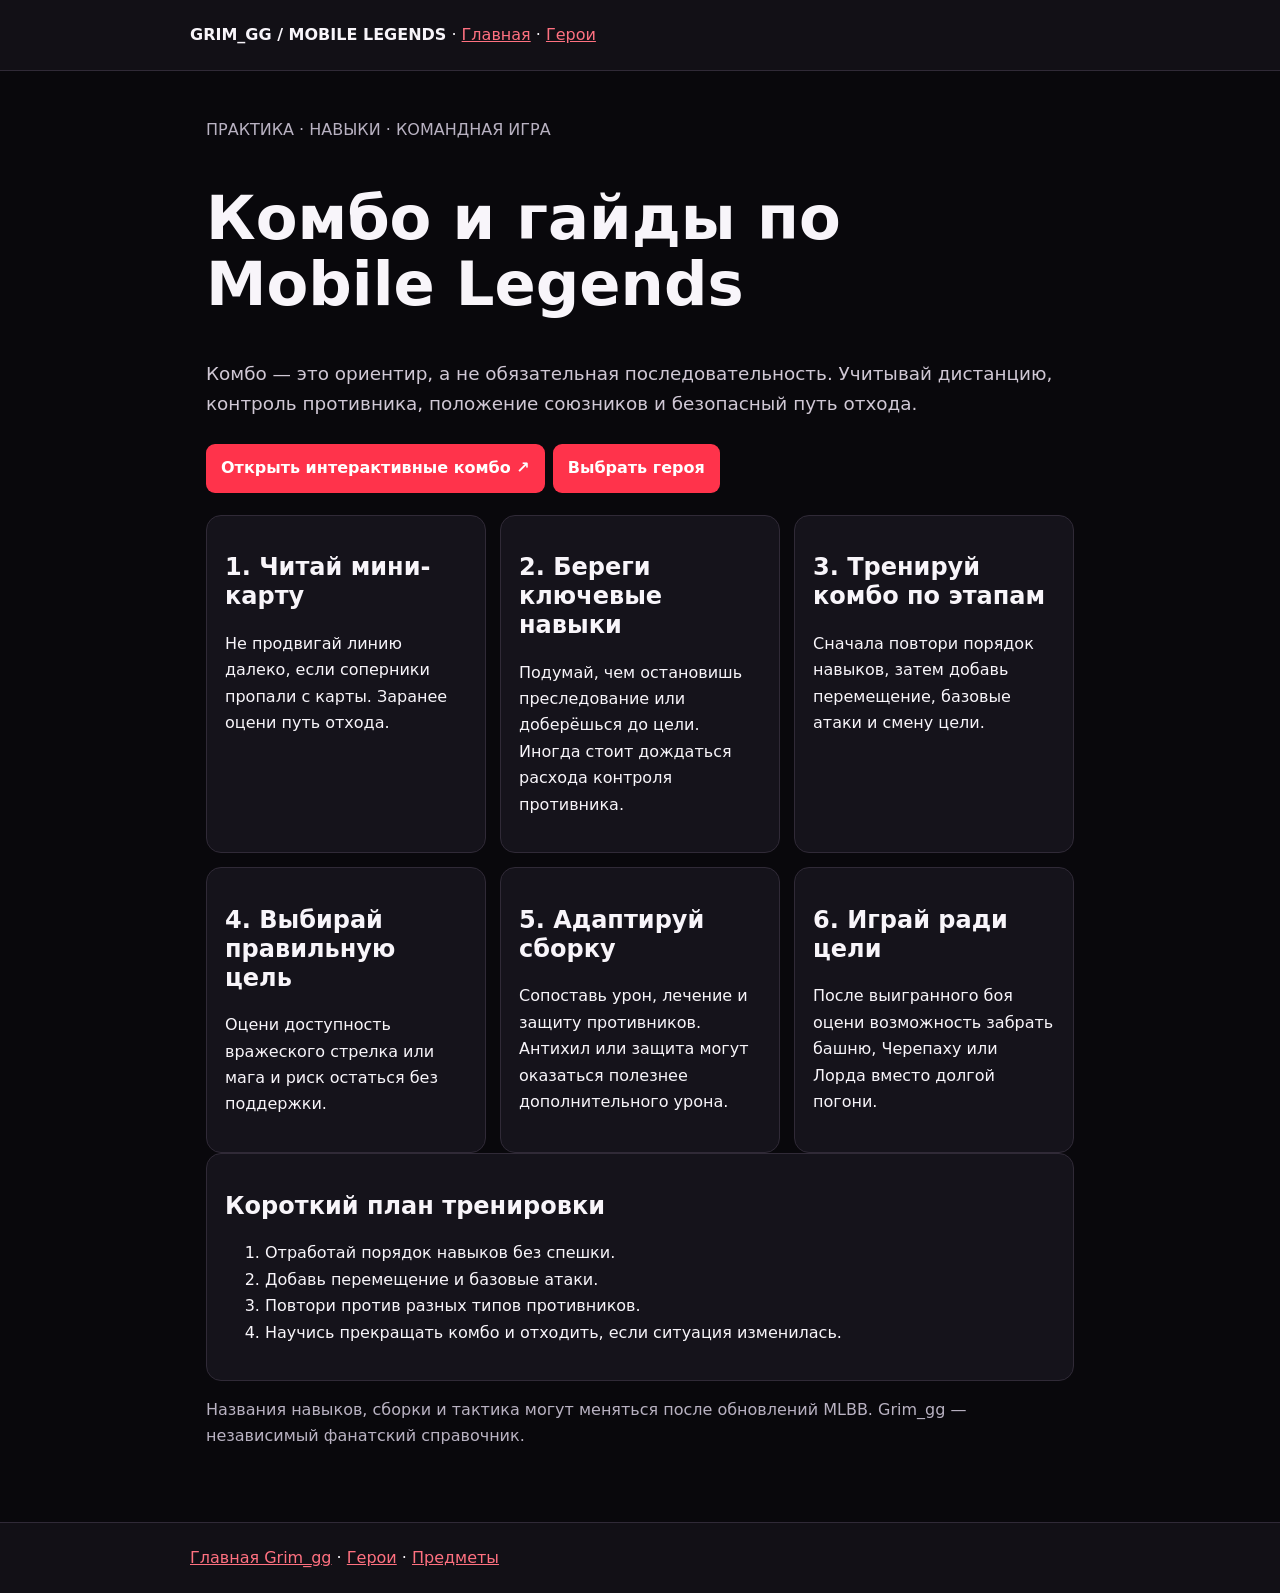
==== combo-guides/index.html @ b5330dc3 "Add alternate crawlable combo guide route" ====
<!doctype html>
<html lang="ru">
<head>
<meta charset="utf-8">
<meta name="viewport" content="width=device-width,initial-scale=1">
<meta name="description" content="Практические гайды Mobile Legends: комбо навыков, мини-карта, позиционирование и командные бои. Grim_gg.">
<meta name="robots" content="index,follow">
<link rel="canonical" href="https://2002ufepab-debug.github.io/Grim-gg-/combo-guides/">
<meta property="og:type" content="website">
<meta property="og:title" content="Комбо и гайды Mobile Legends — Grim_gg">
<meta property="og:description" content="Советы по комбо, позиционированию и командным боям в Mobile Legends.">
<meta property="og:url" content="https://2002ufepab-debug.github.io/Grim-gg-/combo-guides/">
<title>Комбо и гайды Mobile Legends — Grim_gg</title>
<style>
:root{color-scheme:dark}*{box-sizing:border-box}body{margin:0;background:#09080c;color:#f8f5fa;font:16px/1.65 system-ui,sans-serif}header,footer{padding:22px max(16px,calc((100% - 900px)/2));background:#121016;border-bottom:1px solid #302a37}footer{border-top:1px solid #302a37;border-bottom:0}main{max-width:900px;margin:auto;padding:30px 16px 56px}a{color:#ff7180}h1{font-size:clamp(2rem,7vw,3.8rem);line-height:1.1}h2{line-height:1.2}.lead{font-size:1.15rem;color:#d0c8d5}.grid{display:grid;grid-template-columns:repeat(auto-fit,minmax(min(100%,240px),1fr));gap:14px}.card{background:#15131b;border:1px solid #302a37;border-radius:15px;padding:18px}.button{display:inline-block;background:#ff334b;color:white;text-decoration:none;font-weight:800;padding:11px 15px;border-radius:9px;margin:6px 8px 6px 0}.muted{color:#b9b2c2}
</style>
</head>
<body>
<header><strong>GRIM_GG / MOBILE LEGENDS</strong> · <a href="../">Главная</a> · <a href="../hero-guide/">Герои</a></header>
<main>
<p class="muted">ПРАКТИКА · НАВЫКИ · КОМАНДНАЯ ИГРА</p>
<h1>Комбо и гайды по Mobile Legends</h1>
<p class="lead">Комбо — это ориентир, а не обязательная последовательность. Учитывай дистанцию, контроль противника, положение союзников и безопасный путь отхода.</p>
<p><a class="button" href="../?page=guides">Открыть интерактивные комбо ↗</a><a class="button" href="../hero-guide/">Выбрать героя</a></p>
<div class="grid">
<article class="card"><h2>1. Читай мини-карту</h2><p>Не продвигай линию далеко, если соперники пропали с карты. Заранее оцени путь отхода.</p></article>
<article class="card"><h2>2. Береги ключевые навыки</h2><p>Подумай, чем остановишь преследование или доберёшься до цели. Иногда стоит дождаться расхода контроля противника.</p></article>
<article class="card"><h2>3. Тренируй комбо по этапам</h2><p>Сначала повтори порядок навыков, затем добавь перемещение, базовые атаки и смену цели.</p></article>
<article class="card"><h2>4. Выбирай правильную цель</h2><p>Оцени доступность вражеского стрелка или мага и риск остаться без поддержки.</p></article>
<article class="card"><h2>5. Адаптируй сборку</h2><p>Сопоставь урон, лечение и защиту противников. Антихил или защита могут оказаться полезнее дополнительного урона.</p></article>
<article class="card"><h2>6. Играй ради цели</h2><p>После выигранного боя оцени возможность забрать башню, Черепаху или Лорда вместо долгой погони.</p></article>
</div>
<section class="card"><h2>Короткий план тренировки</h2><ol><li>Отработай порядок навыков без спешки.</li><li>Добавь перемещение и базовые атаки.</li><li>Повтори против разных типов противников.</li><li>Научись прекращать комбо и отходить, если ситуация изменилась.</li></ol></section>
<p class="muted">Названия навыков, сборки и тактика могут меняться после обновлений MLBB. Grim_gg — независимый фанатский справочник.</p>
</main>
<footer><a href="../">Главная Grim_gg</a> · <a href="../hero-guide/">Герои</a> · <a href="../?page=items">Предметы</a></footer>
</body></html>
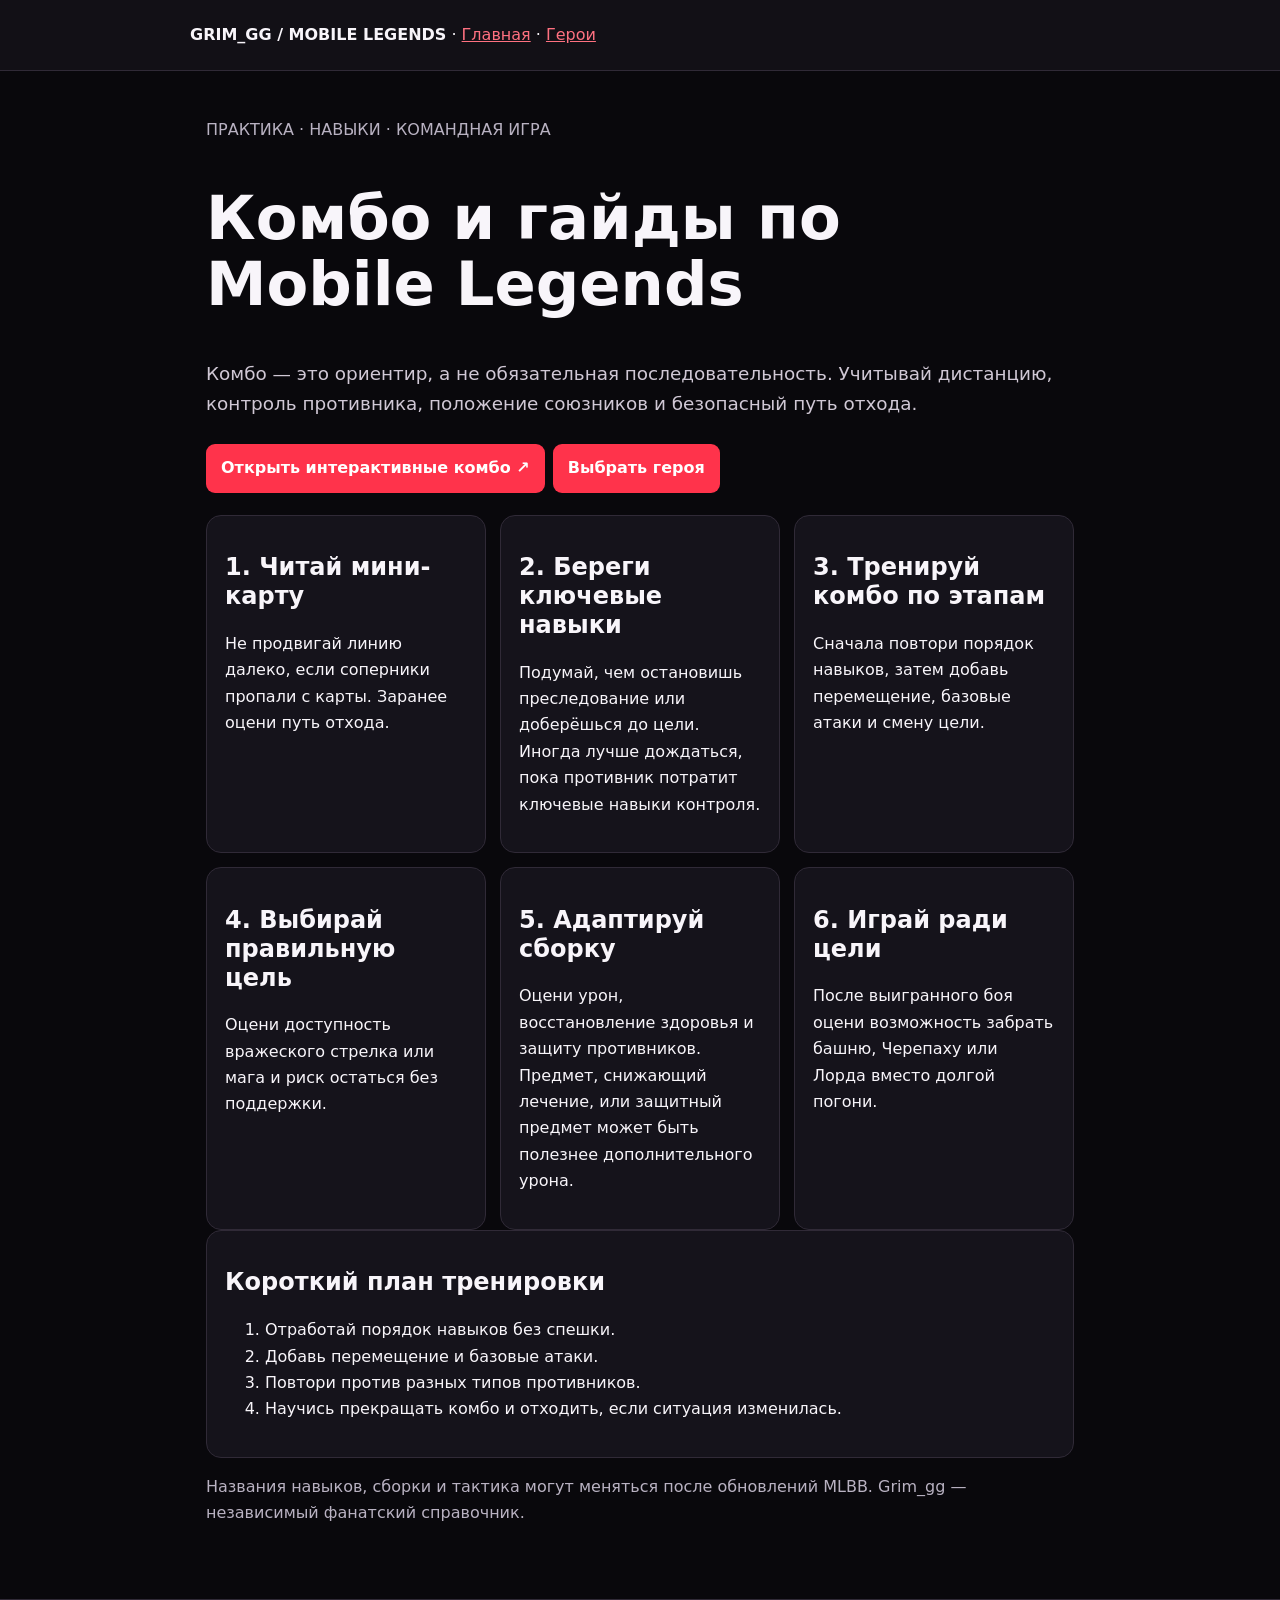
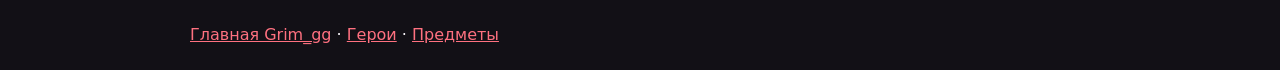
==== commit 0070114a: "Исправить текст и грамматику интерфейса Grim_gg" ====
--- a/combo-guides/index.html
+++ b/combo-guides/index.html
@@ -24,10 +24,10 @@
 <p><a class="button" href="../?page=guides">Открыть интерактивные комбо ↗</a><a class="button" href="../hero-guide/">Выбрать героя</a></p>
 <div class="grid">
 <article class="card"><h2>1. Читай мини-карту</h2><p>Не продвигай линию далеко, если соперники пропали с карты. Заранее оцени путь отхода.</p></article>
-<article class="card"><h2>2. Береги ключевые навыки</h2><p>Подумай, чем остановишь преследование или доберёшься до цели. Иногда стоит дождаться расхода контроля противника.</p></article>
+<article class="card"><h2>2. Береги ключевые навыки</h2><p>Подумай, чем остановишь преследование или доберёшься до цели. Иногда лучше дождаться, пока противник потратит ключевые навыки контроля.</p></article>
 <article class="card"><h2>3. Тренируй комбо по этапам</h2><p>Сначала повтори порядок навыков, затем добавь перемещение, базовые атаки и смену цели.</p></article>
 <article class="card"><h2>4. Выбирай правильную цель</h2><p>Оцени доступность вражеского стрелка или мага и риск остаться без поддержки.</p></article>
-<article class="card"><h2>5. Адаптируй сборку</h2><p>Сопоставь урон, лечение и защиту противников. Антихил или защита могут оказаться полезнее дополнительного урона.</p></article>
+<article class="card"><h2>5. Адаптируй сборку</h2><p>Оцени урон, восстановление здоровья и защиту противников. Предмет, снижающий лечение, или защитный предмет может быть полезнее дополнительного урона.</p></article>
 <article class="card"><h2>6. Играй ради цели</h2><p>После выигранного боя оцени возможность забрать башню, Черепаху или Лорда вместо долгой погони.</p></article>
 </div>
 <section class="card"><h2>Короткий план тренировки</h2><ol><li>Отработай порядок навыков без спешки.</li><li>Добавь перемещение и базовые атаки.</li><li>Повтори против разных типов противников.</li><li>Научись прекращать комбо и отходить, если ситуация изменилась.</li></ol></section>
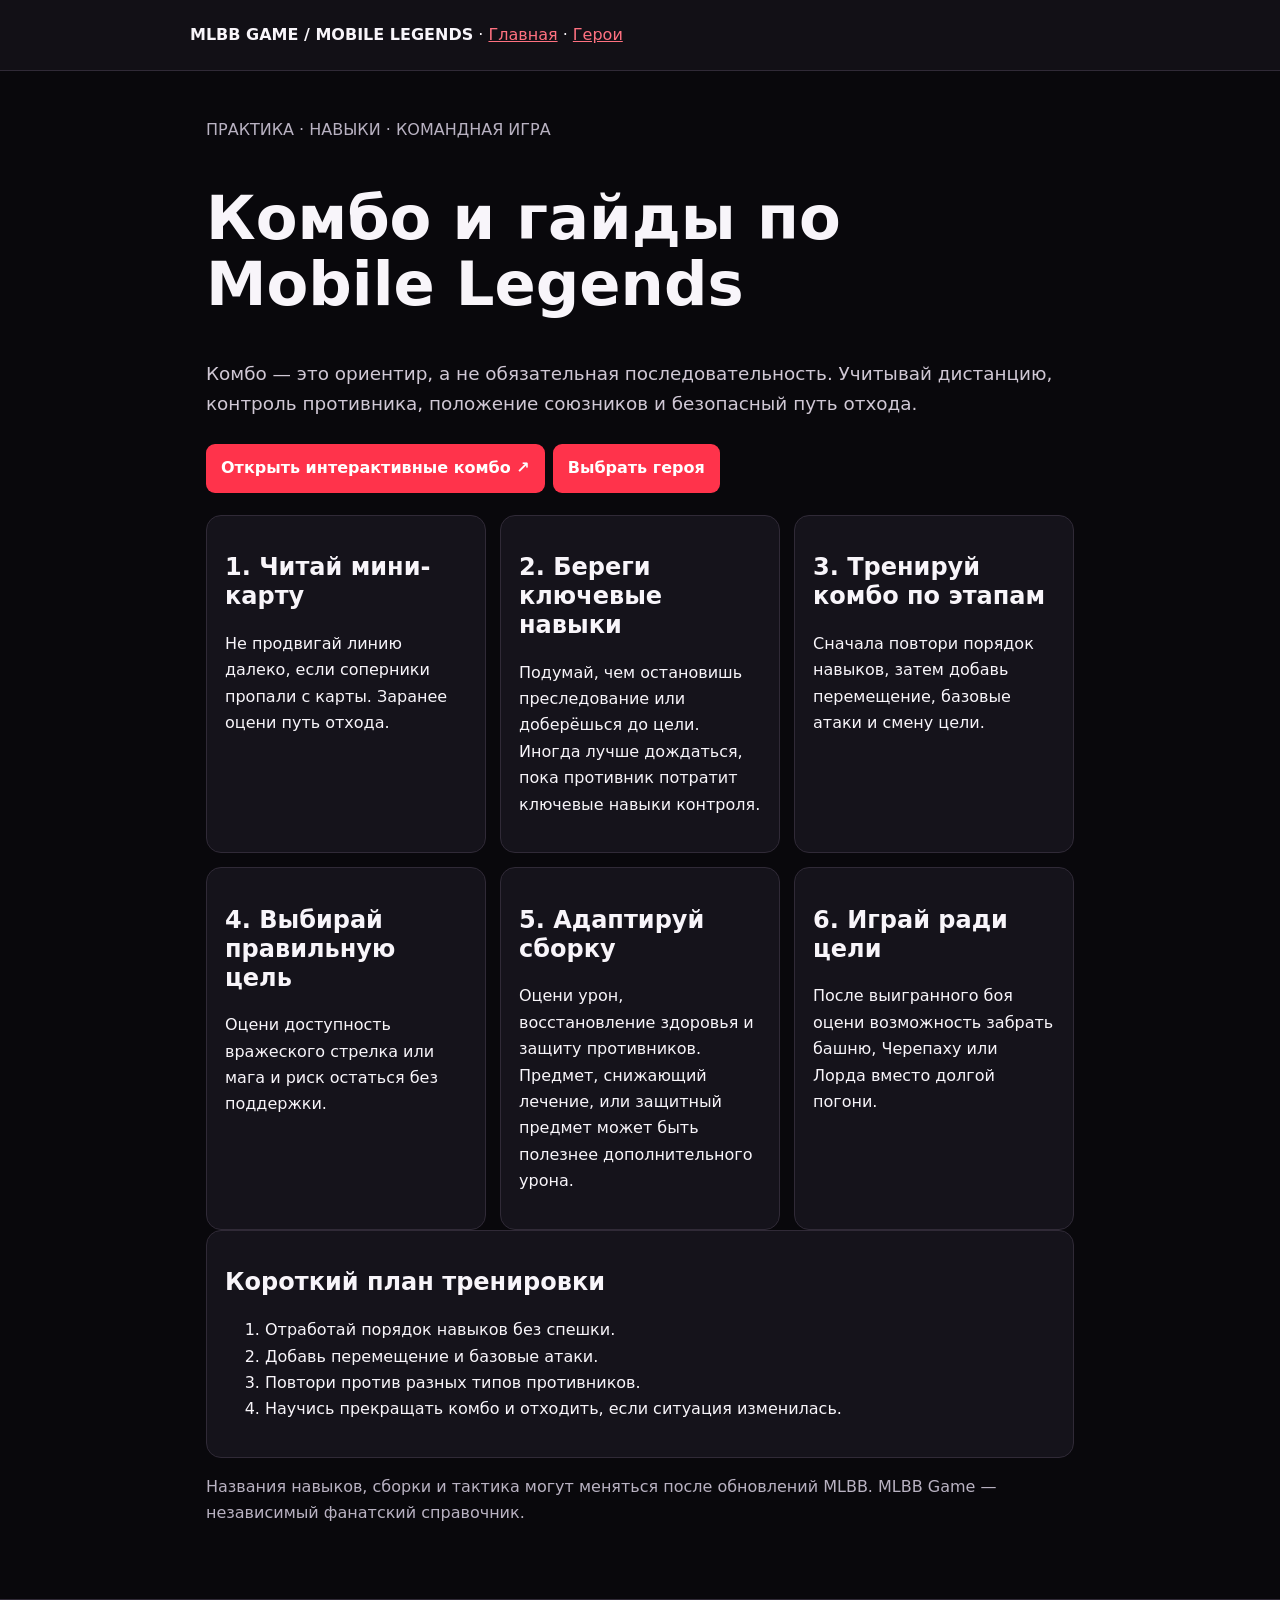
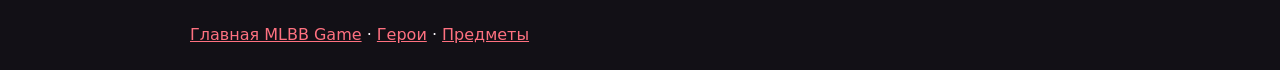
==== commit a1711fd1: "Rebrand website as MLBB Game" ====
--- a/combo-guides/index.html
+++ b/combo-guides/index.html
@@ -3,20 +3,20 @@
 <head>
 <meta charset="utf-8">
 <meta name="viewport" content="width=device-width,initial-scale=1">
-<meta name="description" content="Практические гайды Mobile Legends: комбо навыков, мини-карта, позиционирование и командные бои. Grim_gg.">
+<meta name="description" content="Практические гайды Mobile Legends: комбо навыков, мини-карта, позиционирование и командные бои. MLBB Game.">
 <meta name="robots" content="index,follow">
-<link rel="canonical" href="https://2002ufepab-debug.github.io/Grim-gg-/combo-guides/">
+<link rel="canonical" href="https://mlbbgame.github.io/Grim-gg-/combo-guides/">
 <meta property="og:type" content="website">
-<meta property="og:title" content="Комбо и гайды Mobile Legends — Grim_gg">
+<meta property="og:title" content="Комбо и гайды Mobile Legends — MLBB Game">
 <meta property="og:description" content="Советы по комбо, позиционированию и командным боям в Mobile Legends.">
-<meta property="og:url" content="https://2002ufepab-debug.github.io/Grim-gg-/combo-guides/">
-<title>Комбо и гайды Mobile Legends — Grim_gg</title>
+<meta property="og:url" content="https://mlbbgame.github.io/Grim-gg-/combo-guides/">
+<title>Комбо и гайды Mobile Legends — MLBB Game</title>
 <style>
 :root{color-scheme:dark}*{box-sizing:border-box}body{margin:0;background:#09080c;color:#f8f5fa;font:16px/1.65 system-ui,sans-serif}header,footer{padding:22px max(16px,calc((100% - 900px)/2));background:#121016;border-bottom:1px solid #302a37}footer{border-top:1px solid #302a37;border-bottom:0}main{max-width:900px;margin:auto;padding:30px 16px 56px}a{color:#ff7180}h1{font-size:clamp(2rem,7vw,3.8rem);line-height:1.1}h2{line-height:1.2}.lead{font-size:1.15rem;color:#d0c8d5}.grid{display:grid;grid-template-columns:repeat(auto-fit,minmax(min(100%,240px),1fr));gap:14px}.card{background:#15131b;border:1px solid #302a37;border-radius:15px;padding:18px}.button{display:inline-block;background:#ff334b;color:white;text-decoration:none;font-weight:800;padding:11px 15px;border-radius:9px;margin:6px 8px 6px 0}.muted{color:#b9b2c2}
 </style>
 </head>
 <body>
-<header><strong>GRIM_GG / MOBILE LEGENDS</strong> · <a href="../">Главная</a> · <a href="../hero-guide/">Герои</a></header>
+<header><strong>MLBB GAME / MOBILE LEGENDS</strong> · <a href="../">Главная</a> · <a href="../hero-guide/">Герои</a></header>
 <main>
 <p class="muted">ПРАКТИКА · НАВЫКИ · КОМАНДНАЯ ИГРА</p>
 <h1>Комбо и гайды по Mobile Legends</h1>
@@ -31,7 +31,7 @@
 <article class="card"><h2>6. Играй ради цели</h2><p>После выигранного боя оцени возможность забрать башню, Черепаху или Лорда вместо долгой погони.</p></article>
 </div>
 <section class="card"><h2>Короткий план тренировки</h2><ol><li>Отработай порядок навыков без спешки.</li><li>Добавь перемещение и базовые атаки.</li><li>Повтори против разных типов противников.</li><li>Научись прекращать комбо и отходить, если ситуация изменилась.</li></ol></section>
-<p class="muted">Названия навыков, сборки и тактика могут меняться после обновлений MLBB. Grim_gg — независимый фанатский справочник.</p>
+<p class="muted">Названия навыков, сборки и тактика могут меняться после обновлений MLBB. MLBB Game — независимый фанатский справочник.</p>
 </main>
-<footer><a href="../">Главная Grim_gg</a> · <a href="../hero-guide/">Герои</a> · <a href="../?page=items">Предметы</a></footer>
+<footer><a href="../">Главная MLBB Game</a> · <a href="../hero-guide/">Герои</a> · <a href="../?page=items">Предметы</a></footer>
 </body></html>
